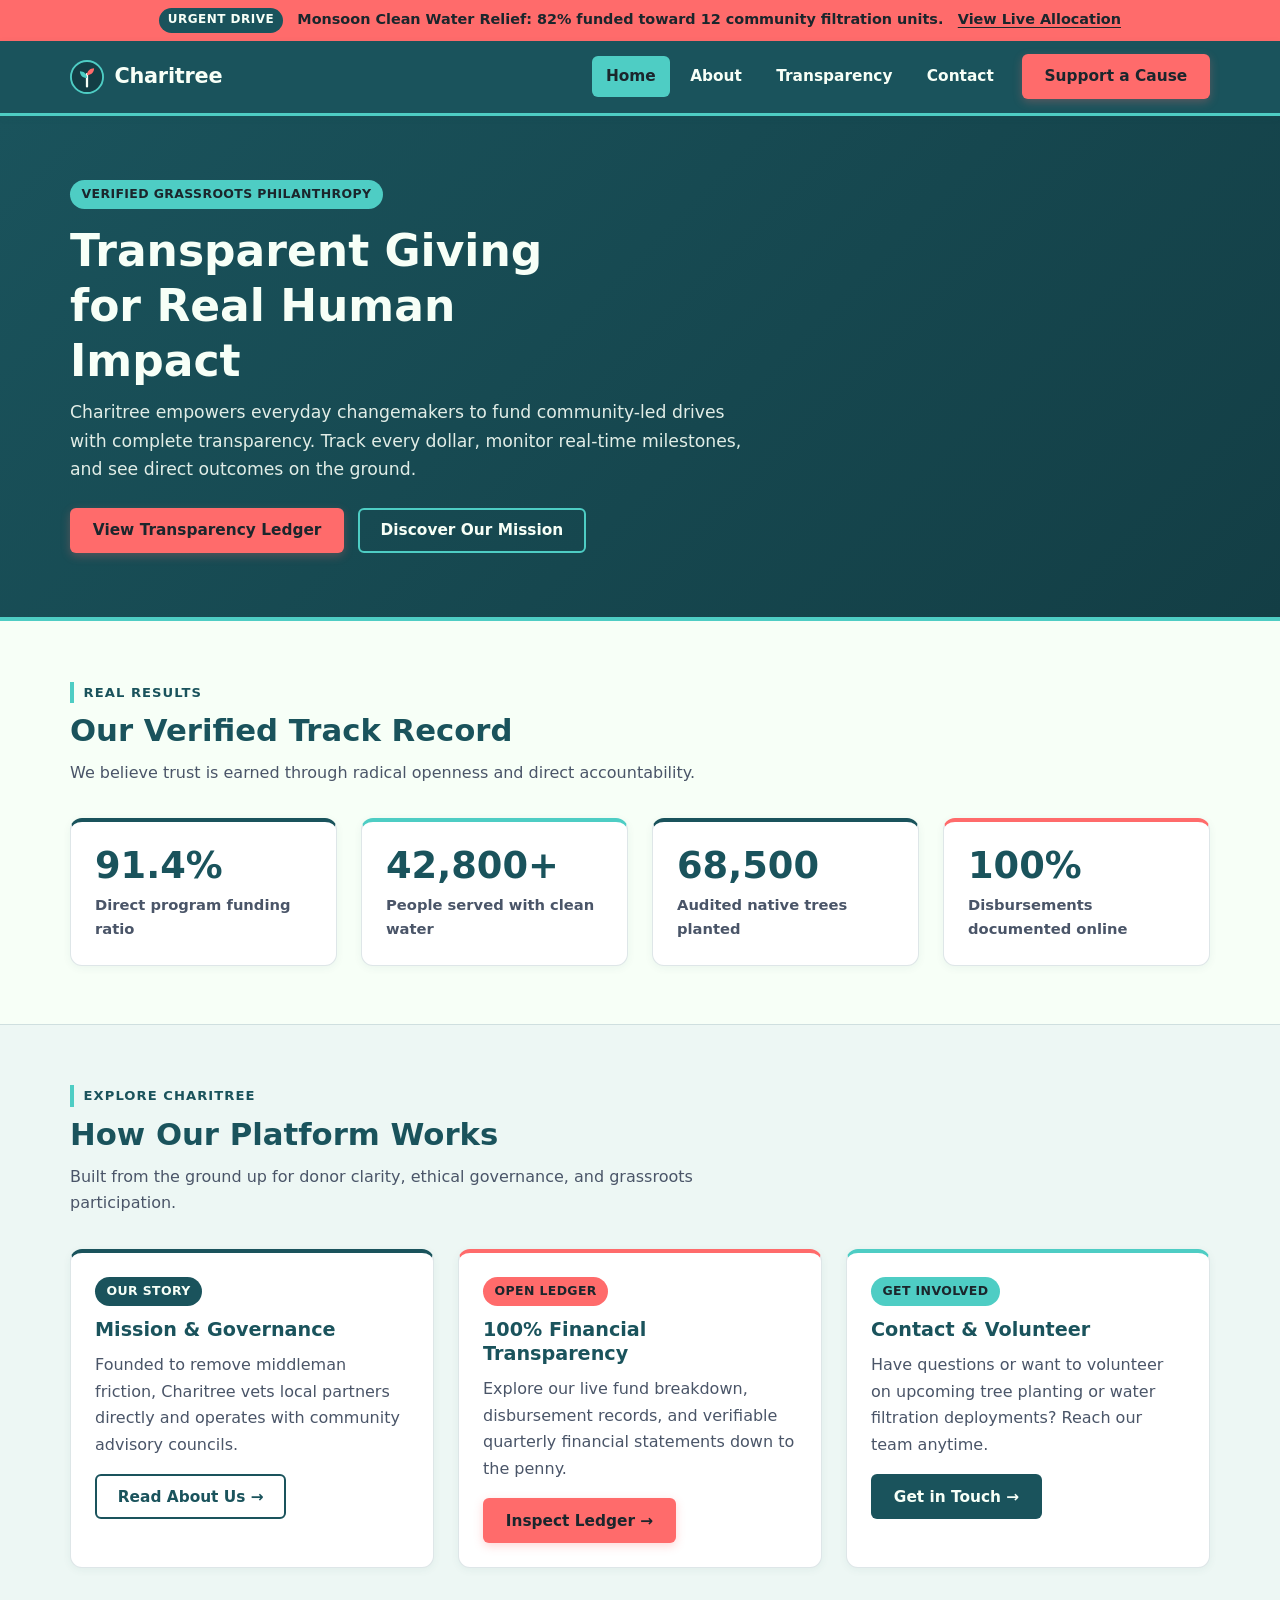
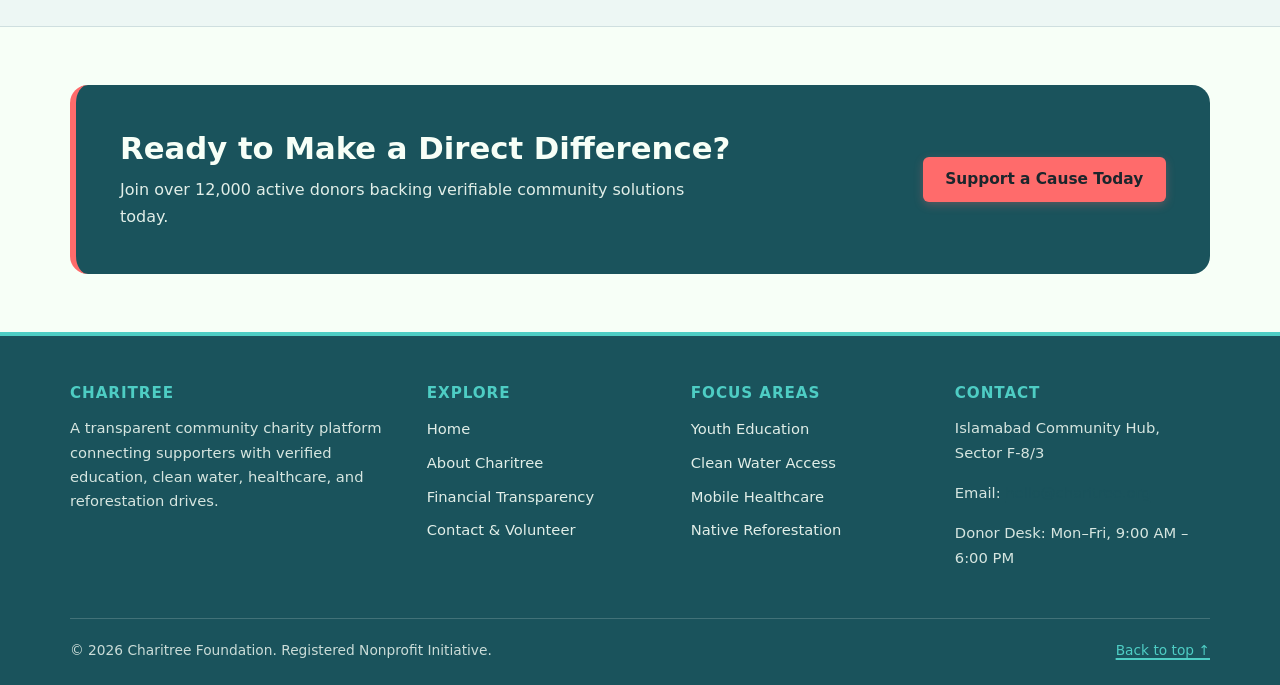
==== index.html @ 28fc65ef "Add initial Charitree pages, palette styles, and AI log for 26I-6049" ====
<!DOCTYPE html>
<html lang="en">
<head>
  <meta charset="UTF-8">
  <meta name="viewport" content="width=device-width, initial-scale=1.0">
  <meta name="description" content="Charitree - A transparent, community-driven charity platform connecting donors with verified grassroots projects in education, clean water, healthcare, and reforestation.">
  <title>Charitree | Transparent Community Giving Platform</title>
  <link rel="stylesheet" href="css/style.css">
</head>
<body>
  <a class="skip-link" href="#main-content">Skip to main content</a>

  <!-- Urgent Campaign Banner -->
  <div class="urgent-bar" role="region" aria-label="Urgent campaign alert">
    <div class="container urgent-bar__inner">
      <span class="urgent-bar__tag">Urgent Drive</span>
      <span>Monsoon Clean Water Relief: 82% funded toward 12 community filtration units.</span>
      <a href="pages/transparency.html">View Live Allocation</a>
    </div>
  </div>

  <!-- Shared Header -->
  <header class="site-header">
    <div class="container nav-container">
      <a class="brand" href="index.html" aria-label="Charitree Home">
        <svg class="brand__icon" viewBox="0 0 36 36" fill="none" aria-hidden="true">
          <circle cx="18" cy="18" r="17" fill="#133E45" stroke="#4ECDC4" stroke-width="2" />
          <path d="M18 28V15" stroke="#F7FFF7" stroke-width="2.4" stroke-linecap="round" />
          <path d="M18 19C13.5 19 10.5 16 10.5 11.8C14.7 11.8 18 14.7 18 19Z" fill="#4ECDC4" />
          <path d="M18 16C22.5 16 25.5 13 25.5 8.8C21.3 8.8 18 11.7 18 16Z" fill="#FF6B6B" />
        </svg>
        <span>Charitree</span>
      </a>

      <button
        class="nav-toggle"
        type="button"
        aria-expanded="false"
        aria-controls="primary-nav"
        aria-label="Toggle navigation menu"
      >
        <span class="nav-toggle__bars" aria-hidden="true">
          <span></span>
          <span></span>
          <span></span>
        </span>
      </button>

      <nav id="primary-nav" class="site-nav" aria-label="Primary Navigation">
        <ul class="nav-list">
          <li><a class="nav-link is-active" href="index.html" aria-current="page">Home</a></li>
          <li><a class="nav-link" href="pages/about.html">About</a></li>
          <li><a class="nav-link" href="pages/transparency.html">Transparency</a></li>
          <li><a class="nav-link" href="pages/contact.html">Contact</a></li>
          <li><a class="btn btn-cta nav-cta" href="pages/contact.html#contact-form-section">Support a Cause</a></li>
        </ul>
      </nav>
    </div>
  </header>

  <main id="main-content">
    <!-- Hero Section -->
    <section class="page-hero">
      <div class="container">
        <span class="badge badge-sage">Verified Grassroots Philanthropy</span>
        <h1>Transparent Giving for Real Human Impact</h1>
        <p class="page-hero__lead">
          Charitree empowers everyday changemakers to fund community-led drives with complete transparency. Track every dollar, monitor real-time milestones, and see direct outcomes on the ground.
        </p>
        <div class="page-hero__actions">
          <a class="btn btn-cta" href="pages/transparency.html">View Transparency Ledger</a>
          <a class="btn btn-outline-light" href="pages/about.html">Discover Our Mission</a>
        </div>
      </div>
    </section>

    <!-- Key Impact Metrics -->
    <section class="section" aria-labelledby="home-impact-heading">
      <div class="container">
        <div class="section-header">
          <span class="section-header__eyebrow">Real Results</span>
          <h2 id="home-impact-heading">Our Verified Track Record</h2>
          <p>We believe trust is earned through radical openness and direct accountability.</p>
        </div>

        <div class="grid grid-4">
          <article class="card card--teal">
            <p class="stat-value">91.4%</p>
            <p class="stat-label">Direct program funding ratio</p>
          </article>
          <article class="card card--sage">
            <p class="stat-value">42,800+</p>
            <p class="stat-label">People served with clean water</p>
          </article>
          <article class="card card--teal">
            <p class="stat-value">68,500</p>
            <p class="stat-label">Audited native trees planted</p>
          </article>
          <article class="card card--coral">
            <p class="stat-value">100%</p>
            <p class="stat-label">Disbursements documented online</p>
          </article>
        </div>
      </div>
    </section>

    <!-- Core Pillars / Fast Links -->
    <section class="section section--alt" aria-labelledby="pillars-heading">
      <div class="container">
        <div class="section-header">
          <span class="section-header__eyebrow">Explore Charitree</span>
          <h2 id="pillars-heading">How Our Platform Works</h2>
          <p>Built from the ground up for donor clarity, ethical governance, and grassroots participation.</p>
        </div>

        <div class="grid grid-3">
          <article class="card card--teal">
            <span class="badge badge-teal">Our Story</span>
            <h3 style="margin-top: 0.75rem;">Mission &amp; Governance</h3>
            <p>
              Founded to remove middleman friction, Charitree vets local partners directly and operates with community advisory councils.
            </p>
            <a class="btn btn-outline" href="pages/about.html">Read About Us &rarr;</a>
          </article>

          <article class="card card--coral">
            <span class="badge badge-coral">Open Ledger</span>
            <h3 style="margin-top: 0.75rem;">100% Financial Transparency</h3>
            <p>
              Explore our live fund breakdown, disbursement records, and verifiable quarterly financial statements down to the penny.
            </p>
            <a class="btn btn-cta" href="pages/transparency.html">Inspect Ledger &rarr;</a>
          </article>

          <article class="card card--sage">
            <span class="badge badge-sage">Get Involved</span>
            <h3 style="margin-top: 0.75rem;">Contact &amp; Volunteer</h3>
            <p>
              Have questions or want to volunteer on upcoming tree planting or water filtration deployments? Reach our team anytime.
            </p>
            <a class="btn btn-primary" href="pages/contact.html">Get in Touch &rarr;</a>
          </article>
        </div>
      </div>
    </section>

    <!-- Call to Action Banner -->
    <section class="section">
      <div class="container">
        <div class="cta-panel">
          <div>
            <h2>Ready to Make a Direct Difference?</h2>
            <p>Join over 12,000 active donors backing verifiable community solutions today.</p>
          </div>
          <a class="btn btn-cta" href="pages/contact.html#contact-form-section">Support a Cause Today</a>
        </div>
      </div>
    </section>
  </main>

  <!-- Shared Footer -->
  <footer class="site-footer">
    <div class="container">
      <div class="footer-grid">
        <div>
          <h3 class="footer-heading">Charitree</h3>
          <p>
            A transparent community charity platform connecting supporters with verified education, clean water, healthcare, and reforestation drives.
          </p>
        </div>
        <div>
          <h3 class="footer-heading">Explore</h3>
          <ul class="footer-links">
            <li><a href="index.html">Home</a></li>
            <li><a href="pages/about.html">About Charitree</a></li>
            <li><a href="pages/transparency.html">Financial Transparency</a></li>
            <li><a href="pages/contact.html">Contact &amp; Volunteer</a></li>
          </ul>
        </div>
        <div>
          <h3 class="footer-heading">Focus Areas</h3>
          <ul class="footer-links">
            <li><a href="pages/transparency.html#allocations">Youth Education</a></li>
            <li><a href="pages/transparency.html#allocations">Clean Water Access</a></li>
            <li><a href="pages/transparency.html#allocations">Mobile Healthcare</a></li>
            <li><a href="pages/transparency.html#allocations">Native Reforestation</a></li>
          </ul>
        </div>
        <div>
          <h3 class="footer-heading">Contact</h3>
          <p>Islamabad Community Hub, Sector F-8/3</p>
          <p>Email: <a href="mailto:hello@charitree.org">hello@charitree.org</a></p>
          <p>Donor Desk: Mon–Fri, 9:00 AM – 6:00 PM</p>
        </div>
      </div>

      <div class="footer-bottom">
        <span>&copy; 2026 Charitree Foundation. Registered Nonprofit Initiative.</span>
        <a href="#main-content">Back to top &uarr;</a>
      </div>
    </div>
  </footer>

  <script src="js/main.js"></script>
</body>
</html>
---- css/style.css ----
/* ==========================================================================
   Charitree Charity Platform - Main Stylesheet
   Color System:
     - Teal (#1A535C): Primary structural color
     - Soft Sage (#4ECDC4): Secondary accent, badges, progress indicators
     - Warm Coral (#FF6B6B): CTA accent, urgent alerts, active highlights
     - Off-White (#F7FFF7): Primary page background
     - Crisp White (#FFFFFF): Card surfaces
     - Dark Charcoal (#1B262C / #4A5568): High-contrast typography
   ========================================================================== */

:root {
  /* Required Brand Palette */
  --color-teal: #1A535C;
  --color-sage: #4ECDC4;
  --color-coral: #FF6B6B;
  --color-off-white: #F7FFF7;

  /* Surface & Text Tokens */
  --color-surface: #FFFFFF;
  --color-surface-muted: #EDF7F4;
  --color-text-primary: #1B262C;
  --color-text-secondary: #4A5568;
  --color-text-on-teal: #F7FFF7;
  --color-text-on-accent: #1B262C;

  /* Derived Interaction & Border Tokens */
  --color-teal-dark: #133E45;
  --color-teal-light: #246A75;
  --color-sage-soft: rgba(78, 205, 196, 0.18);
  --color-coral-hover: #FF5252;
  --color-coral-soft: rgba(255, 107, 107, 0.14);
  --color-border: rgba(26, 83, 92, 0.14);
  --color-border-strong: rgba(26, 83, 92, 0.28);

  /* Semantic Feedback Tokens */
  --color-success-bg: #E6FAF7;
  --color-success-border: #2B9E94;
  --color-error: #C53030;
  --color-error-bg: #FFF0F0;

  /* Layout & Typography */
  --font-sans: system-ui, -apple-system, "Segoe UI", Roboto, "Helvetica Neue", Arial, sans-serif;
  --container-max: 1140px;
  --radius-sm: 6px;
  --radius-md: 12px;
  --radius-lg: 18px;
  --radius-pill: 9999px;
  --shadow-sm: 0 2px 8px rgba(26, 83, 92, 0.06);
  --shadow-md: 0 10px 26px rgba(26, 83, 92, 0.09);
  --transition-fast: 180ms ease;
}

/* Base Reset & Accessibility */
*,
*::before,
*::after {
  box-sizing: border-box;
}

html {
  scroll-behavior: smooth;
  font-size: 16px;
}

body {
  margin: 0;
  font-family: var(--font-sans);
  background-color: var(--color-off-white);
  color: var(--color-text-primary);
  line-height: 1.65;
  -webkit-font-smoothing: antialiased;
  min-height: 100vh;
  display: flex;
  flex-direction: column;
}

main {
  flex: 1 0 auto;
}

img,
svg {
  display: block;
  max-width: 100%;
}

h1,
h2,
h3,
h4 {
  margin: 0 0 0.65rem;
  color: var(--color-teal);
  line-height: 1.25;
  font-weight: 700;
}

h1 {
  font-size: clamp(1.9rem, 3.6vw, 2.75rem);
}

h2 {
  font-size: clamp(1.45rem, 2.4vw, 2rem);
}

h3 {
  font-size: 1.2rem;
}

p {
  margin: 0 0 1rem;
  color: var(--color-text-secondary);
}

ul,
ol {
  margin: 0 0 1rem;
  padding-left: 1.25rem;
  color: var(--color-text-secondary);
}

a {
  color: var(--color-teal);
  text-decoration-thickness: 1.5px;
  text-underline-offset: 3px;
}

a:hover {
  color: var(--color-teal-dark);
}

:focus-visible {
  outline: 3px solid var(--color-coral);
  outline-offset: 2px;
}

.skip-link {
  position: absolute;
  left: -9999px;
  top: 0;
  background-color: var(--color-coral);
  color: var(--color-text-on-accent);
  font-weight: 700;
  padding: 0.75rem 1.25rem;
  z-index: 1000;
  border-radius: 0 0 var(--radius-sm) 0;
  text-decoration: none;
}

.skip-link:focus {
  left: 0;
}

.container {
  width: min(100% - 2rem, var(--container-max));
  margin-inline: auto;
}

.sr-only {
  position: absolute;
  width: 1px;
  height: 1px;
  padding: 0;
  margin: -1px;
  overflow: hidden;
  clip: rect(0, 0, 0, 0);
  white-space: nowrap;
  border: 0;
}

/* ==========================================================================
   Urgent Campaign Alert Bar
   ========================================================================== */
.urgent-bar {
  background-color: var(--color-coral);
  color: var(--color-text-on-accent);
  font-size: 0.9rem;
  font-weight: 600;
  padding: 0.5rem 0;
  text-align: center;
}

.urgent-bar__inner {
  display: flex;
  flex-wrap: wrap;
  align-items: center;
  justify-content: center;
  gap: 0.5rem 0.9rem;
}

.urgent-bar__tag {
  background-color: var(--color-teal);
  color: var(--color-text-on-teal);
  font-size: 0.75rem;
  font-weight: 700;
  letter-spacing: 0.04em;
  text-transform: uppercase;
  padding: 0.15rem 0.55rem;
  border-radius: var(--radius-pill);
}

.urgent-bar a {
  color: var(--color-text-primary);
  font-weight: 700;
  text-decoration: underline;
}

/* ==========================================================================
   Header & Navigation
   ========================================================================== */
.site-header {
  background-color: var(--color-teal);
  color: var(--color-text-on-teal);
  border-bottom: 3px solid var(--color-sage);
  position: sticky;
  top: 0;
  z-index: 100;
  box-shadow: var(--shadow-sm);
}

.nav-container {
  display: flex;
  align-items: center;
  justify-content: space-between;
  gap: 1rem;
  min-height: 72px;
  position: relative;
}

.brand {
  display: inline-flex;
  align-items: center;
  gap: 0.65rem;
  color: var(--color-text-on-teal);
  text-decoration: none;
  font-weight: 800;
  font-size: 1.3rem;
  letter-spacing: -0.01em;
}

.brand:hover {
  color: var(--color-sage);
}

.brand__icon {
  width: 34px;
  height: 34px;
  flex-shrink: 0;
}

.nav-toggle {
  display: none;
  align-items: center;
  justify-content: center;
  width: 44px;
  height: 44px;
  background-color: var(--color-teal-light);
  color: var(--color-text-on-teal);
  border: 1px solid rgba(247, 255, 247, 0.25);
  border-radius: var(--radius-sm);
  cursor: pointer;
  transition: background-color var(--transition-fast);
}

.nav-toggle:hover {
  background-color: var(--color-teal-dark);
}

.nav-toggle__bars {
  display: flex;
  flex-direction: column;
  gap: 5px;
  width: 20px;
}

.nav-toggle__bars span {
  display: block;
  height: 2px;
  width: 100%;
  background-color: var(--color-off-white);
  border-radius: 2px;
  transition: transform var(--transition-fast), opacity var(--transition-fast);
}

.nav-toggle[aria-expanded="true"] .nav-toggle__bars span:nth-child(1) {
  transform: translateY(7px) rotate(45deg);
}

.nav-toggle[aria-expanded="true"] .nav-toggle__bars span:nth-child(2) {
  opacity: 0;
}

.nav-toggle[aria-expanded="true"] .nav-toggle__bars span:nth-child(3) {
  transform: translateY(-7px) rotate(-45deg);
}

.site-nav {
  display: flex;
  align-items: center;
}

.nav-list {
  display: flex;
  align-items: center;
  gap: 0.35rem;
  list-style: none;
  margin: 0;
  padding: 0;
}

.nav-link {
  display: inline-block;
  color: var(--color-text-on-teal);
  text-decoration: none;
  font-weight: 600;
  font-size: 0.96rem;
  padding: 0.5rem 0.9rem;
  border-radius: var(--radius-sm);
  transition: background-color var(--transition-fast), color var(--transition-fast);
}

.nav-link:hover {
  background-color: rgba(78, 205, 196, 0.16);
  color: var(--color-off-white);
}

.nav-link.is-active,
.nav-link[aria-current="page"] {
  background-color: var(--color-sage);
  color: var(--color-text-on-accent);
  font-weight: 700;
}

.nav-cta {
  margin-left: 0.5rem;
}

/* ==========================================================================
   Buttons & Badges
   ========================================================================== */
.btn {
  display: inline-flex;
  align-items: center;
  justify-content: center;
  gap: 0.45rem;
  font-family: inherit;
  font-size: 0.96rem;
  font-weight: 700;
  line-height: 1.2;
  padding: 0.72rem 1.3rem;
  border-radius: var(--radius-sm);
  border: 2px solid transparent;
  text-decoration: none;
  cursor: pointer;
  transition: transform var(--transition-fast), background-color var(--transition-fast), box-shadow var(--transition-fast);
}

.btn:active {
  transform: translateY(1px);
}

.btn-cta {
  background-color: var(--color-coral);
  color: var(--color-text-on-accent);
  box-shadow: 0 3px 10px rgba(255, 107, 107, 0.28);
}

.btn-cta:hover {
  background-color: var(--color-coral-hover);
  color: var(--color-text-on-accent);
}

.btn-primary {
  background-color: var(--color-teal);
  color: var(--color-text-on-teal);
}

.btn-primary:hover {
  background-color: var(--color-teal-dark);
  color: var(--color-text-on-teal);
}

.btn-outline {
  background-color: transparent;
  color: var(--color-teal);
  border-color: var(--color-teal);
}

.btn-outline:hover {
  background-color: var(--color-teal);
  color: var(--color-text-on-teal);
}

.btn-outline-light {
  background-color: transparent;
  color: var(--color-off-white);
  border-color: var(--color-sage);
}

.btn-outline-light:hover {
  background-color: var(--color-sage);
  color: var(--color-text-on-accent);
}

.badge {
  display: inline-flex;
  align-items: center;
  gap: 0.35rem;
  font-size: 0.78rem;
  font-weight: 700;
  letter-spacing: 0.03em;
  text-transform: uppercase;
  padding: 0.28rem 0.72rem;
  border-radius: var(--radius-pill);
}

.badge-sage {
  background-color: var(--color-sage);
  color: var(--color-text-on-accent);
}

.badge-coral {
  background-color: var(--color-coral);
  color: var(--color-text-on-accent);
}

.badge-teal {
  background-color: var(--color-teal);
  color: var(--color-text-on-teal);
}

.badge-soft {
  background-color: var(--color-sage-soft);
  color: var(--color-teal);
}

/* ==========================================================================
   Page Hero & Sections
   ========================================================================== */
.page-hero {
  background: linear-gradient(135deg, var(--color-teal) 0%, var(--color-teal-dark) 100%);
  color: var(--color-text-on-teal);
  padding: clamp(2.5rem, 5vw, 4rem) 0;
  border-bottom: 4px solid var(--color-sage);
}

.page-hero h1 {
  color: var(--color-off-white);
  margin-top: 0.85rem;
  max-width: 18ch;
}

.page-hero__lead {
  color: rgba(247, 255, 247, 0.9);
  font-size: 1.08rem;
  max-width: 62ch;
  margin-bottom: 1.5rem;
}

.page-hero__actions {
  display: flex;
  flex-wrap: wrap;
  gap: 0.85rem;
}

.section {
  padding: clamp(2.4rem, 4.5vw, 3.75rem) 0;
}

.section--alt {
  background-color: var(--color-surface-muted);
  border-block: 1px solid var(--color-border);
}

.section-header {
  max-width: 68ch;
  margin-bottom: 2rem;
}

.section-header__eyebrow {
  display: inline-block;
  color: var(--color-teal);
  font-size: 0.82rem;
  font-weight: 800;
  text-transform: uppercase;
  letter-spacing: 0.08em;
  border-left: 4px solid var(--color-sage);
  padding-left: 0.6rem;
  margin-bottom: 0.5rem;
}

/* ==========================================================================
   Grids & Cards
   ========================================================================== */
.grid {
  display: grid;
  gap: 1.5rem;
}

.grid-2 {
  grid-template-columns: repeat(2, minmax(0, 1fr));
}

.grid-3 {
  grid-template-columns: repeat(3, minmax(0, 1fr));
}

.grid-4 {
  grid-template-columns: repeat(4, minmax(0, 1fr));
}

.card {
  background-color: var(--color-surface);
  border: 1px solid var(--color-border);
  border-radius: var(--radius-md);
  padding: 1.5rem;
  box-shadow: var(--shadow-sm);
  transition: transform var(--transition-fast), box-shadow var(--transition-fast);
}

.card:hover {
  transform: translateY(-2px);
  box-shadow: var(--shadow-md);
}

.card--sage {
  border-top: 4px solid var(--color-sage);
}

.card--teal {
  border-top: 4px solid var(--color-teal);
}

.card--coral {
  border-top: 4px solid var(--color-coral);
}

.card__meta {
  display: flex;
  align-items: center;
  justify-content: space-between;
  gap: 0.75rem;
  margin-bottom: 0.85rem;
}

.stat-value {
  font-size: clamp(1.75rem, 3vw, 2.3rem);
  font-weight: 800;
  color: var(--color-teal);
  line-height: 1.1;
  margin-bottom: 0.35rem;
}

.stat-label {
  font-size: 0.92rem;
  font-weight: 600;
  color: var(--color-text-secondary);
  margin: 0;
}

/* ==========================================================================
   About Page Components (Mission, Timeline, Team)
   ========================================================================== */
.story-split {
  display: grid;
  grid-template-columns: 1.25fr 1fr;
  gap: 2rem;
  align-items: start;
}

.highlight-box {
  background-color: var(--color-teal);
  color: var(--color-text-on-teal);
  border-radius: var(--radius-md);
  padding: 1.75rem;
  border-left: 6px solid var(--color-sage);
}

.highlight-box h3 {
  color: var(--color-sage);
}

.highlight-box p,
.highlight-box li {
  color: rgba(247, 255, 247, 0.92);
}

.milestone-list {
  list-style: none;
  padding: 0;
  margin: 0;
  display: grid;
  gap: 1rem;
}

.milestone-item {
  background-color: var(--color-surface);
  border: 1px solid var(--color-border);
  border-left: 4px solid var(--color-sage);
  border-radius: var(--radius-sm);
  padding: 1.1rem 1.25rem;
}

.milestone-item__year {
  display: inline-block;
  font-size: 0.82rem;
  font-weight: 800;
  color: var(--color-teal);
  background-color: var(--color-sage-soft);
  padding: 0.15rem 0.55rem;
  border-radius: var(--radius-pill);
  margin-bottom: 0.35rem;
}

.team-avatar {
  width: 52px;
  height: 52px;
  border-radius: 50%;
  background-color: var(--color-teal);
  color: var(--color-off-white);
  font-weight: 800;
  font-size: 1.05rem;
  display: grid;
  place-items: center;
  border: 3px solid var(--color-sage);
  margin-bottom: 0.9rem;
}

.role-label {
  font-size: 0.88rem;
  font-weight: 700;
  color: var(--color-teal);
  margin-bottom: 0.5rem;
}

/* ==========================================================================
   Transparency Page Components (Filters, Progress Bars, Ledger Table)
   ========================================================================== */
.filter-toolbar {
  display: flex;
  flex-wrap: wrap;
  align-items: center;
  justify-content: space-between;
  gap: 1rem;
  margin-bottom: 1.5rem;
}

.filter-tabs {
  display: flex;
  flex-wrap: wrap;
  gap: 0.5rem;
}

.filter-tab {
  appearance: none;
  background-color: var(--color-surface);
  color: var(--color-teal);
  border: 1.5px solid var(--color-border-strong);
  border-radius: var(--radius-pill);
  padding: 0.5rem 1rem;
  font-family: inherit;
  font-size: 0.9rem;
  font-weight: 700;
  cursor: pointer;
  transition: background-color var(--transition-fast), color var(--transition-fast), border-color var(--transition-fast);
}

.filter-tab:hover {
  border-color: var(--color-teal);
  background-color: var(--color-sage-soft);
}

.filter-tab.is-active,
.filter-tab[aria-selected="true"] {
  background-color: var(--color-coral);
  color: var(--color-text-on-accent);
  border-color: var(--color-coral);
}

.filter-status {
  font-size: 0.92rem;
  font-weight: 600;
  color: var(--color-text-secondary);
  margin: 0;
}

.allocation-card[hidden],
.ledger-row[hidden] {
  display: none;
}

.progress-row {
  margin-top: 0.85rem;
}

.progress-labels {
  display: flex;
  justify-content: space-between;
  font-size: 0.85rem;
  font-weight: 700;
  color: var(--color-text-primary);
  margin-bottom: 0.35rem;
}

.progress-track {
  width: 100%;
  height: 11px;
  background-color: var(--color-surface-muted);
  border-radius: var(--radius-pill);
  overflow: hidden;
  border: 1px solid var(--color-border);
}

.progress-fill {
  height: 100%;
  background-color: var(--color-sage);
  border-radius: var(--radius-pill);
  transition: width 350ms ease;
}

.progress-fill--urgent {
  background-color: var(--color-coral);
}

.table-wrapper {
  background-color: var(--color-surface);
  border: 1px solid var(--color-border);
  border-radius: var(--radius-md);
  box-shadow: var(--shadow-sm);
  overflow-x: auto;
}

.ledger-table {
  width: 100%;
  border-collapse: collapse;
  min-width: 640px;
  text-align: left;
}

.ledger-table th {
  background-color: var(--color-teal);
  color: var(--color-text-on-teal);
  font-size: 0.85rem;
  font-weight: 700;
  text-transform: uppercase;
  letter-spacing: 0.04em;
  padding: 0.9rem 1rem;
}

.ledger-table td {
  padding: 0.9rem 1rem;
  border-bottom: 1px solid var(--color-border);
  color: var(--color-text-primary);
  font-size: 0.94rem;
  vertical-align: middle;
}

.ledger-table tbody tr:hover {
  background-color: var(--color-off-white);
}

.ledger-table tbody tr:last-child td {
  border-bottom: none;
}

.amount-cell {
  font-weight: 700;
  color: var(--color-teal);
  white-space: nowrap;
}

/* ==========================================================================
   Contact Page Components (Form, Validation States, Info Cards)
   ========================================================================== */
.contact-layout {
  display: grid;
  grid-template-columns: 1.35fr 1fr;
  gap: 2rem;
  align-items: start;
}

.contact-form {
  display: grid;
  gap: 1.15rem;
}

.form-row {
  display: grid;
  grid-template-columns: repeat(2, minmax(0, 1fr));
  gap: 1rem;
}

.form-group {
  display: flex;
  flex-direction: column;
  gap: 0.35rem;
}

.form-label {
  font-weight: 700;
  font-size: 0.92rem;
  color: var(--color-text-primary);
}

.form-label span[aria-hidden="true"] {
  color: var(--color-error);
}

.form-control {
  width: 100%;
  font-family: inherit;
  font-size: 0.96rem;
  color: var(--color-text-primary);
  background-color: var(--color-surface);
  border: 1.5px solid var(--color-border-strong);
  border-radius: var(--radius-sm);
  padding: 0.7rem 0.85rem;
  transition: border-color var(--transition-fast), box-shadow var(--transition-fast);
}

.form-control:focus {
  outline: none;
  border-color: var(--color-teal);
  box-shadow: 0 0 0 3px var(--color-sage-soft);
}

.form-control.is-invalid {
  border-color: var(--color-error);
  background-color: var(--color-error-bg);
}

.form-control.is-valid {
  border-color: var(--color-success-border);
}

.field-hint {
  font-size: 0.82rem;
  color: var(--color-text-secondary);
}

.field-error {
  font-size: 0.84rem;
  font-weight: 600;
  color: var(--color-error);
  min-height: 1.15em;
}

.checkbox-group {
  display: flex;
  align-items: flex-start;
  gap: 0.65rem;
}

.checkbox-group input[type="checkbox"] {
  width: 18px;
  height: 18px;
  margin-top: 0.2rem;
  accent-color: var(--color-teal);
  flex-shrink: 0;
}

.form-feedback {
  border-radius: var(--radius-sm);
  padding: 0.95rem 1.1rem;
  font-weight: 600;
  font-size: 0.95rem;
  border-left: 5px solid transparent;
}

.form-feedback.is-success {
  background-color: var(--color-success-bg);
  border-color: var(--color-success-border);
  color: var(--color-text-primary);
}

.form-feedback.is-error {
  background-color: var(--color-error-bg);
  border-color: var(--color-error);
  color: var(--color-error);
}

.contact-detail-list {
  list-style: none;
  padding: 0;
  margin: 0;
  display: grid;
  gap: 0.9rem;
}

.contact-detail-list li {
  padding-bottom: 0.85rem;
  border-bottom: 1px solid var(--color-border);
}

.contact-detail-list li:last-child {
  padding-bottom: 0;
  border-bottom: none;
}

.contact-detail-list strong {
  display: block;
  color: var(--color-teal);
  font-size: 0.88rem;
  text-transform: uppercase;
  letter-spacing: 0.04em;
}

/* ==========================================================================
   CTA Banner & Shared Footer
   ========================================================================== */
.cta-panel {
  background-color: var(--color-teal);
  color: var(--color-text-on-teal);
  border-radius: var(--radius-lg);
  padding: clamp(1.75rem, 4vw, 2.75rem);
  display: flex;
  flex-wrap: wrap;
  align-items: center;
  justify-content: space-between;
  gap: 1.5rem;
  border-left: 6px solid var(--color-coral);
}

.cta-panel h2 {
  color: var(--color-off-white);
}

.cta-panel p {
  color: rgba(247, 255, 247, 0.9);
  margin: 0;
  max-width: 56ch;
}

.site-footer {
  background-color: var(--color-teal);
  color: var(--color-text-on-teal);
  border-top: 4px solid var(--color-sage);
  padding: 3rem 0 1.5rem;
  margin-top: auto;
}

.footer-grid {
  display: grid;
  grid-template-columns: 1.4fr 1fr 1fr 1.1fr;
  gap: 2rem;
  padding-bottom: 2rem;
  border-bottom: 1px solid rgba(247, 255, 247, 0.18);
}

.footer-heading {
  color: var(--color-sage);
  font-size: 0.95rem;
  text-transform: uppercase;
  letter-spacing: 0.06em;
  margin-bottom: 0.85rem;
}

.site-footer p {
  color: rgba(247, 255, 247, 0.85);
  font-size: 0.92rem;
}

.footer-links {
  list-style: none;
  padding: 0;
  margin: 0;
  display: grid;
  gap: 0.45rem;
}

.footer-links a {
  color: rgba(247, 255, 247, 0.9);
  text-decoration: none;
  font-size: 0.92rem;
}

.footer-links a:hover {
  color: var(--color-sage);
  text-decoration: underline;
}

.footer-bottom {
  display: flex;
  flex-wrap: wrap;
  align-items: center;
  justify-content: space-between;
  gap: 0.75rem;
  padding-top: 1.25rem;
  font-size: 0.86rem;
  color: rgba(247, 255, 247, 0.8);
}

.footer-bottom a {
  color: var(--color-sage);
}

/* ==========================================================================
   Responsive Breakpoints
   ========================================================================== */
@media (max-width: 960px) {
  .grid-4 {
    grid-template-columns: repeat(2, minmax(0, 1fr));
  }

  .grid-3 {
    grid-template-columns: repeat(2, minmax(0, 1fr));
  }

  .story-split,
  .contact-layout {
    grid-template-columns: 1fr;
  }

  .footer-grid {
    grid-template-columns: repeat(2, minmax(0, 1fr));
  }
}

@media (max-width: 768px) {
  .nav-toggle {
    display: inline-flex;
  }

  .site-nav {
    position: absolute;
    top: 100%;
    left: -1rem;
    right: -1rem;
    background-color: var(--color-teal-dark);
    border-top: 1px solid rgba(247, 255, 247, 0.16);
    border-bottom: 3px solid var(--color-sage);
    padding: 1rem;
    display: none;
    box-shadow: var(--shadow-md);
  }

  .site-nav.is-open {
    display: block;
  }

  .nav-list {
    flex-direction: column;
    align-items: stretch;
    gap: 0.4rem;
  }

  .nav-link {
    width: 100%;
    padding: 0.7rem 0.9rem;
  }

  .nav-cta {
    margin-left: 0;
    margin-top: 0.35rem;
    width: 100%;
  }

  .grid-2,
  .grid-3,
  .grid-4,
  .form-row,
  .footer-grid {
    grid-template-columns: 1fr;
  }
}
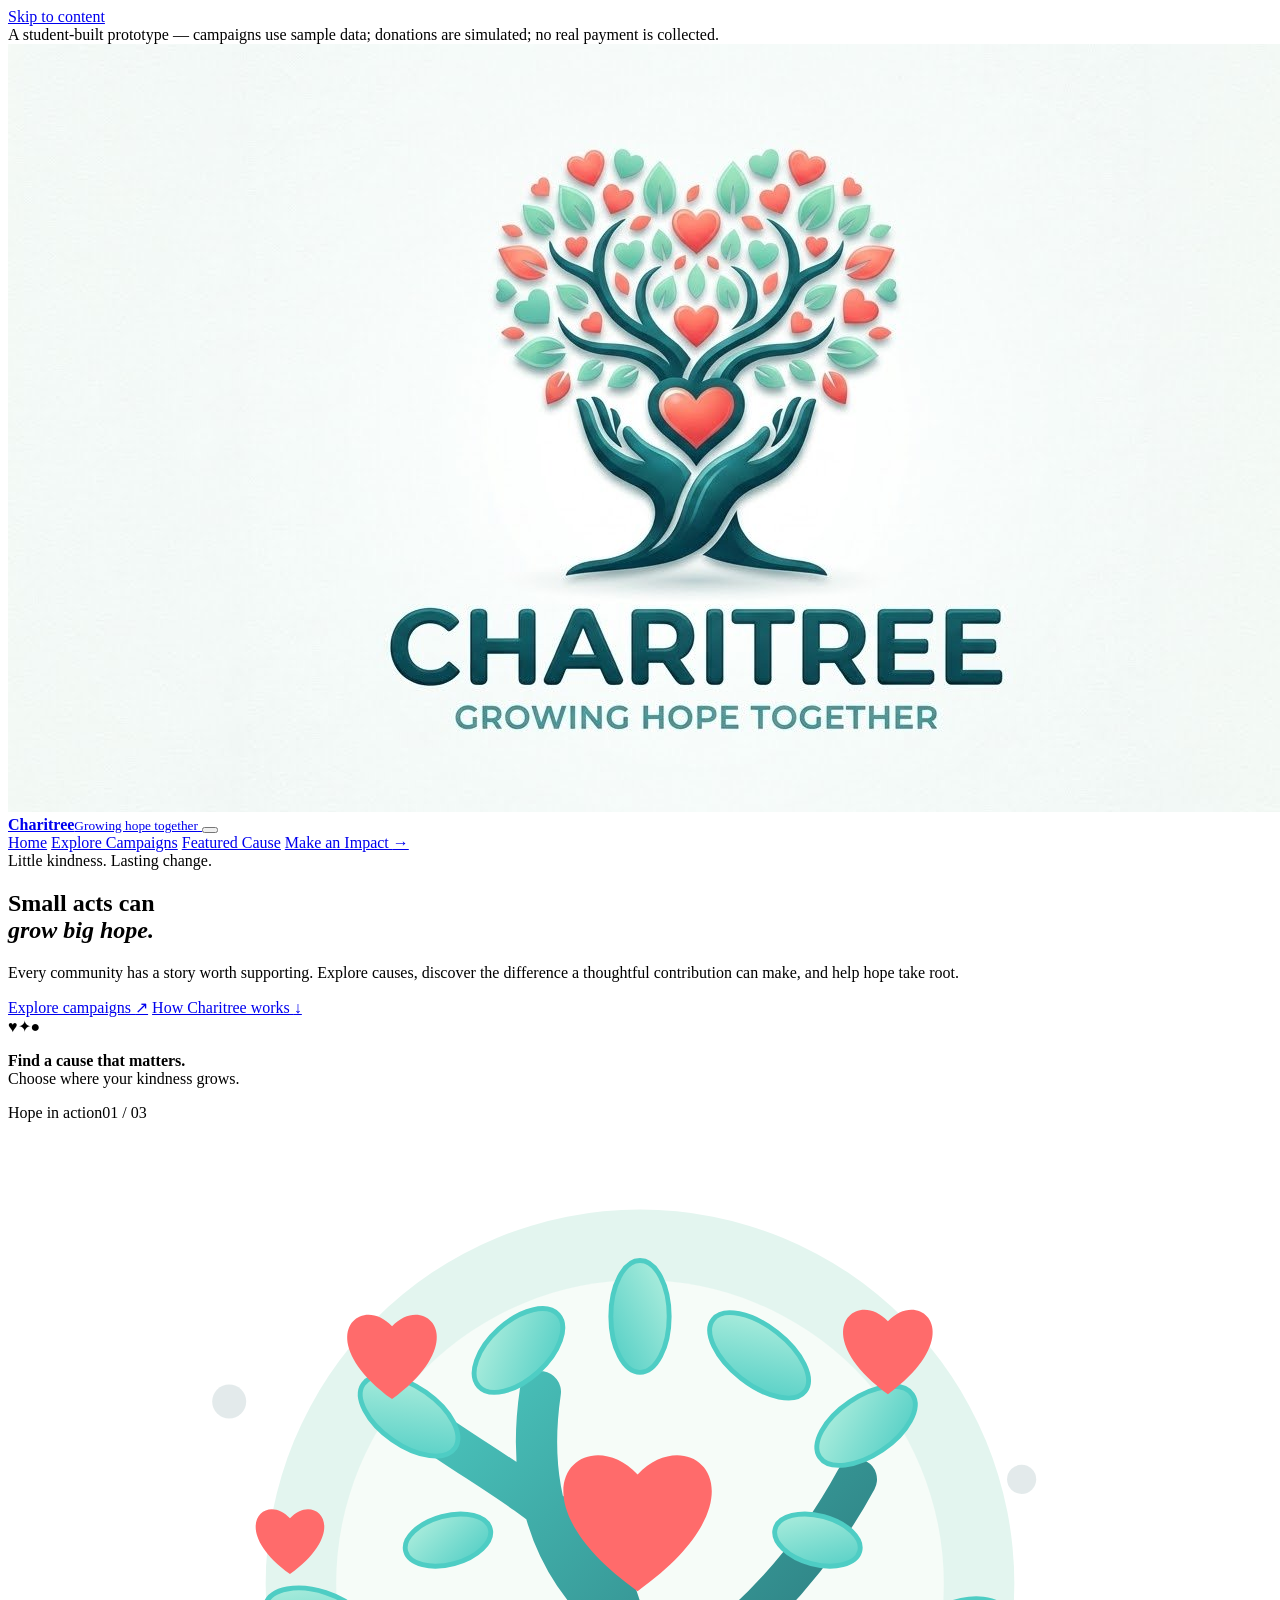
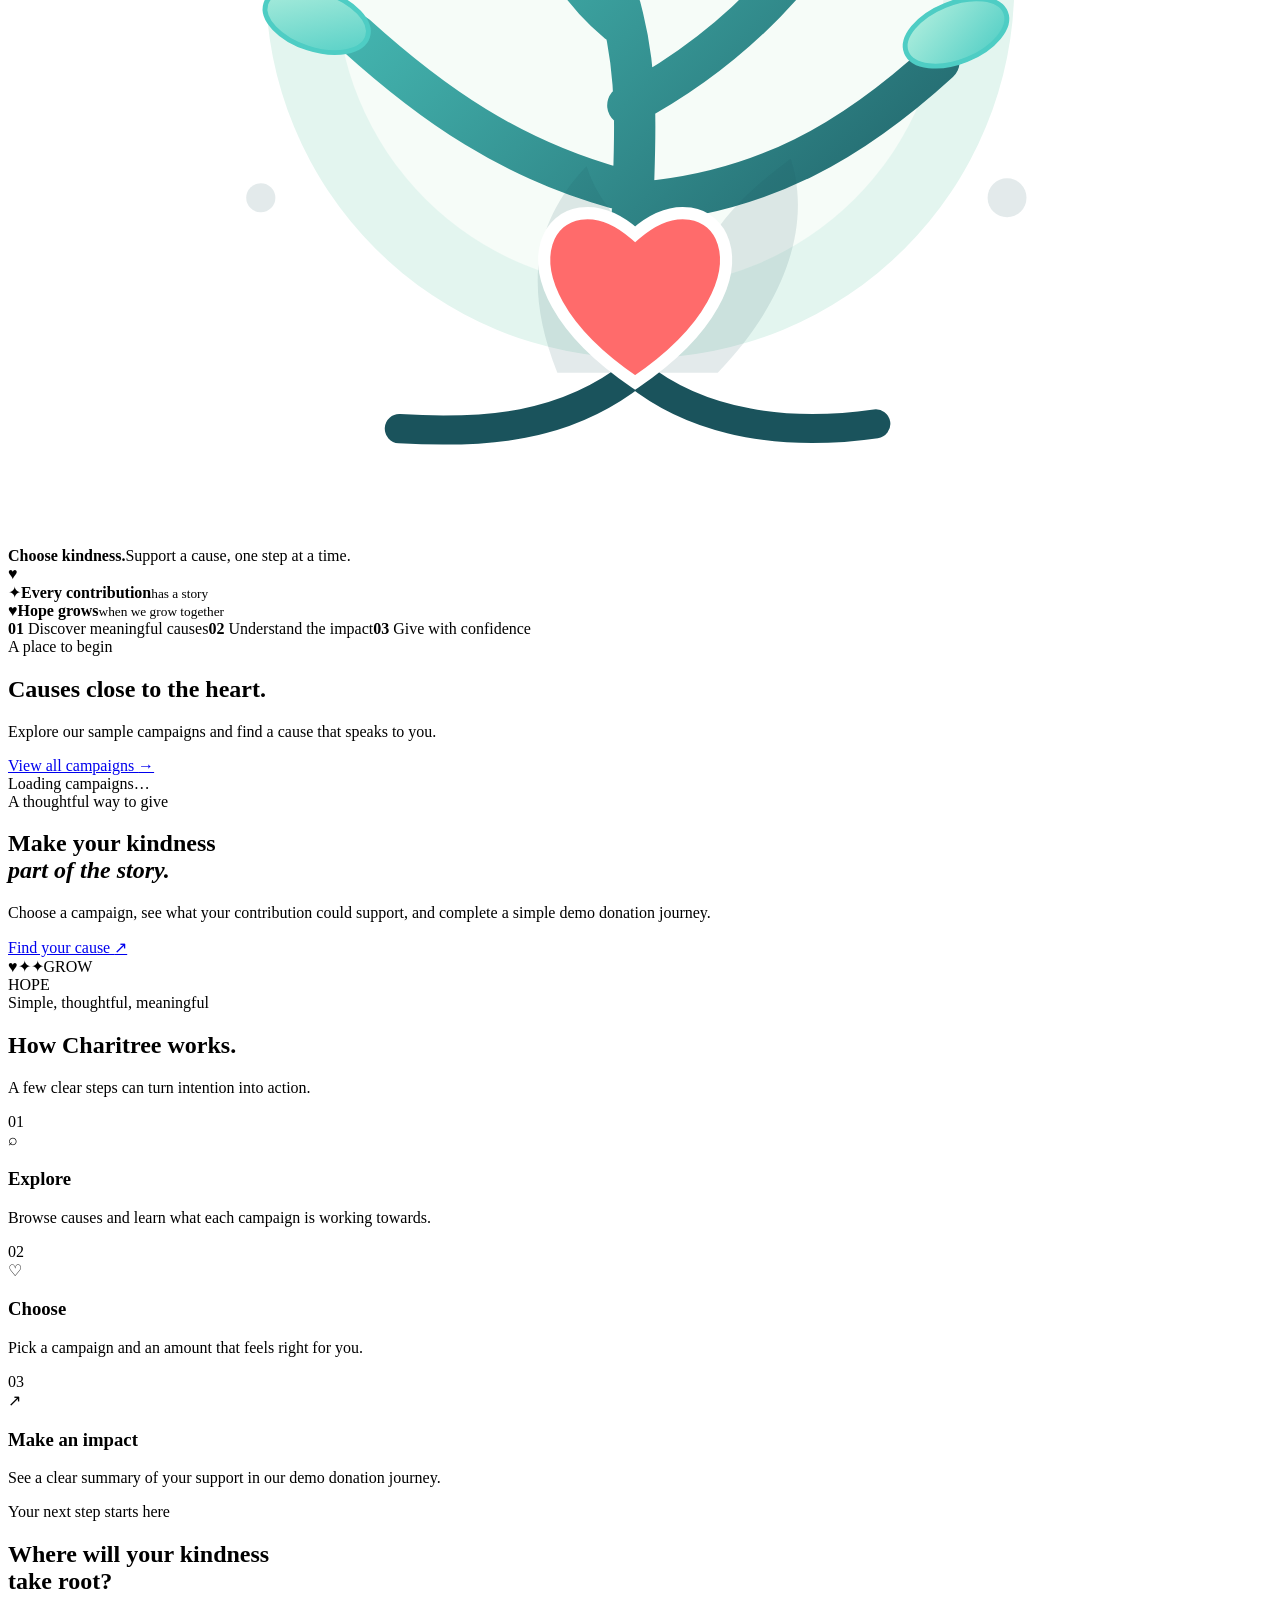
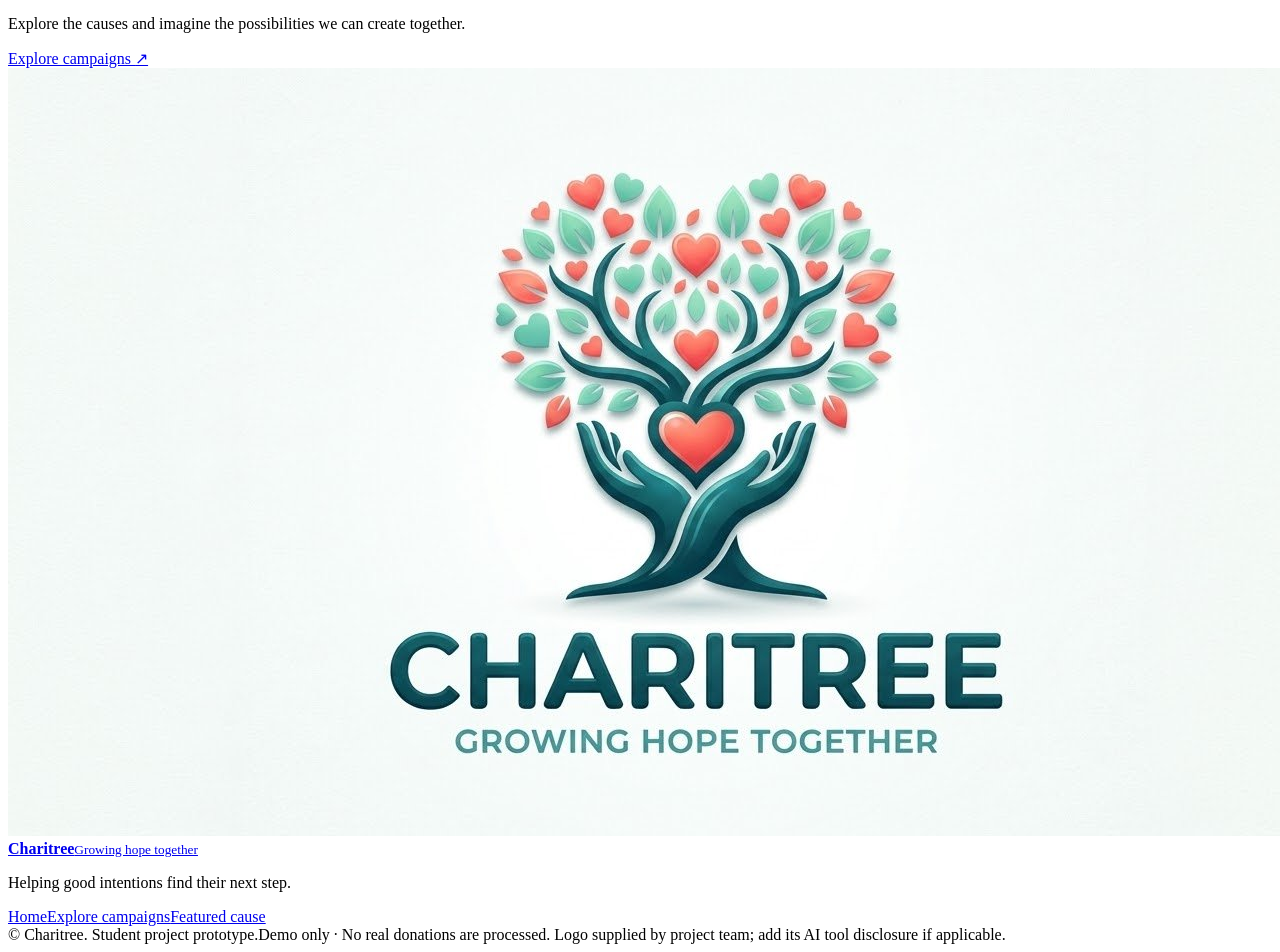
==== commit 8bd998d2: "Add files via upload" ====
--- a/index.html
+++ b/index.html
@@ -1,206 +1,97 @@
-<!DOCTYPE html>
+<!doctype html>
 <html lang="en">
 <head>
-  <meta charset="UTF-8">
-  <meta name="viewport" content="width=device-width, initial-scale=1.0">
-  <meta name="description" content="Charitree - A transparent, community-driven charity platform connecting donors with verified grassroots projects in education, clean water, healthcare, and reforestation.">
-  <title>Charitree | Transparent Community Giving Platform</title>
-  <link rel="stylesheet" href="css/style.css">
+  <meta charset="utf-8">
+  <meta name="viewport" content="width=device-width, initial-scale=1">
+  <meta name="theme-color" content="#1A535C">
+  <meta name="description" content="Discover meaningful causes and explore how your support can help communities grow with Charitree.">
+  <title>Charitree | Growing Hope Together</title>
+  <link rel="icon" href="images/charitree-logo.jpg" type="image/jpeg">
+  <link rel="stylesheet" href="css/styles.css">
+  <script defer src="js/data.js"></script>
+  <script defer src="js/app.js"></script>
 </head>
-<body>
-  <a class="skip-link" href="#main-content">Skip to main content</a>
-
-  <!-- Urgent Campaign Banner -->
-  <div class="urgent-bar" role="region" aria-label="Urgent campaign alert">
-    <div class="container urgent-bar__inner">
-      <span class="urgent-bar__tag">Urgent Drive</span>
-      <span>Monsoon Clean Water Relief: 82% funded toward 12 community filtration units.</span>
-      <a href="pages/transparency.html">View Live Allocation</a>
-    </div>
-  </div>
-
-  <!-- Shared Header -->
+<body data-page="home">
+  <a class="skip-link" href="#main">Skip to content</a>
+  <div class="announcement"><span class="announcement__dot"></span> A student-built prototype — campaigns use sample data; donations are simulated; no real payment is collected.</div>
   <header class="site-header">
-    <div class="container nav-container">
-      <a class="brand" href="index.html" aria-label="Charitree Home">
-        <svg class="brand__icon" viewBox="0 0 36 36" fill="none" aria-hidden="true">
-          <circle cx="18" cy="18" r="17" fill="#133E45" stroke="#4ECDC4" stroke-width="2" />
-          <path d="M18 28V15" stroke="#F7FFF7" stroke-width="2.4" stroke-linecap="round" />
-          <path d="M18 19C13.5 19 10.5 16 10.5 11.8C14.7 11.8 18 14.7 18 19Z" fill="#4ECDC4" />
-          <path d="M18 16C22.5 16 25.5 13 25.5 8.8C21.3 8.8 18 11.7 18 16Z" fill="#FF6B6B" />
-        </svg>
-        <span>Charitree</span>
+    <div class="container header-inner">
+      <a class="brand" href="index.html" aria-label="Charitree home">
+        <img src="images/charitree-logo.jpg" alt="Charitree tree and heart logo" class="brand__logo">
+        <span class="brand__text"><strong>Charitree</strong><small>Growing hope together</small></span>
       </a>
-
-      <button
-        class="nav-toggle"
-        type="button"
-        aria-expanded="false"
-        aria-controls="primary-nav"
-        aria-label="Toggle navigation menu"
-      >
-        <span class="nav-toggle__bars" aria-hidden="true">
-          <span></span>
-          <span></span>
-          <span></span>
-        </span>
-      </button>
-
-      <nav id="primary-nav" class="site-nav" aria-label="Primary Navigation">
-        <ul class="nav-list">
-          <li><a class="nav-link is-active" href="index.html" aria-current="page">Home</a></li>
-          <li><a class="nav-link" href="pages/about.html">About</a></li>
-          <li><a class="nav-link" href="pages/transparency.html">Transparency</a></li>
-          <li><a class="nav-link" href="pages/contact.html">Contact</a></li>
-          <li><a class="btn btn-cta nav-cta" href="pages/contact.html#contact-form-section">Support a Cause</a></li>
-        </ul>
+      <button class="menu-toggle" type="button" aria-label="Open navigation menu" aria-expanded="false" aria-controls="primary-nav"><span></span><span></span><span></span></button>
+      <nav class="primary-nav" id="primary-nav" aria-label="Main navigation">
+        <a class="nav-link is-active" href="index.html" aria-current="page">Home</a>
+        <a class="nav-link" href="pages/explore-campaigns.html">Explore Campaigns</a>
+        <a class="nav-link" href="pages/campaign-details.html?id=education">Featured Cause</a>
+        <a class="button button--small button--coral nav-cta" href="pages/explore-campaigns.html">Make an Impact <span aria-hidden="true">→</span></a>
       </nav>
     </div>
   </header>
 
-  <main id="main-content">
-    <!-- Hero Section -->
-    <section class="page-hero">
-      <div class="container">
-        <span class="badge badge-sage">Verified Grassroots Philanthropy</span>
-        <h1>Transparent Giving for Real Human Impact</h1>
-        <p class="page-hero__lead">
-          Charitree empowers everyday changemakers to fund community-led drives with complete transparency. Track every dollar, monitor real-time milestones, and see direct outcomes on the ground.
-        </p>
-        <div class="page-hero__actions">
-          <a class="btn btn-cta" href="pages/transparency.html">View Transparency Ledger</a>
-          <a class="btn btn-outline-light" href="pages/about.html">Discover Our Mission</a>
+  <main id="main">
+    <section class="hero hero--home">
+      <div class="container hero-grid">
+        <div class="hero-copy">
+          <span class="eyebrow"><span class="eyebrow__line"></span> Little kindness. Lasting change.</span>
+          <h1>Small acts can<br><em>grow big hope.</em></h1>
+          <p class="hero-lead">Every community has a story worth supporting. Explore causes, discover the difference a thoughtful contribution can make, and help hope take root.</p>
+          <div class="hero-actions">
+            <a class="button button--primary" href="pages/explore-campaigns.html">Explore campaigns <span aria-hidden="true">↗</span></a>
+            <a class="text-link" href="#how-it-works">How Charitree works <span aria-hidden="true">↓</span></a>
+          </div>
+          <div class="hero-proof"><div class="avatar-stack" aria-hidden="true"><span>♥</span><span>✦</span><span>●</span></div><p><strong>Find a cause that matters.</strong><br><span>Choose where your kindness grows.</span></p></div>
+        </div>
+        <div class="hero-art-wrap">
+          <div class="hero-art-card">
+            <div class="hero-art-top"><span class="pill pill--sage">Hope in action</span><span class="tiny-label">01 / 03</span></div>
+            <div class="hero-illustration" aria-label="Illustration of a growing tree with leaves and hearts" role="img">
+              <svg viewBox="0 0 520 420" xmlns="http://www.w3.org/2000/svg" aria-hidden="true">
+                <defs><linearGradient id="trunk" x1="0" y1="0" x2="1" y2="1"><stop stop-color="#4ECDC4"/><stop offset="1" stop-color="#1A535C"/></linearGradient><linearGradient id="leaf" x1="0" y1="0" x2="1" y2="1"><stop stop-color="#B5F0DF"/><stop offset="1" stop-color="#4ECDC4"/></linearGradient></defs>
+                <circle cx="260" cy="190" r="154" fill="#E3F5EF"/><circle cx="260" cy="190" r="125" fill="#F6FCF8"/>
+                <path d="M258 349 C252 290 264 249 253 204 C245 167 207 150 173 126 M255 240 C300 216 330 182 349 147 M251 206 C220 180 214 145 219 111 M259 280 C311 276 348 254 383 222 M250 274 C207 262 175 240 143 211" fill="none" stroke="url(#trunk)" stroke-width="17" stroke-linecap="round"/>
+                <path d="M258 350 C229 373 196 375 161 373 M258 350 C285 372 322 376 357 371" fill="none" stroke="#1A535C" stroke-width="12" stroke-linecap="round"/>
+                <g fill="url(#leaf)" stroke="#4ECDC4" stroke-width="2"><ellipse cx="165" cy="121" rx="23" ry="12" transform="rotate(35 165 121)"/><ellipse cx="210" cy="94" rx="22" ry="12" transform="rotate(-42 210 94)"/><ellipse cx="260" cy="80" rx="23" ry="12" transform="rotate(90 260 80)"/><ellipse cx="309" cy="96" rx="24" ry="12" transform="rotate(38 309 96)"/><ellipse cx="353" cy="125" rx="23" ry="12" transform="rotate(-34 353 125)"/><ellipse cx="127" cy="205" rx="22" ry="12" transform="rotate(18 127 205)"/><ellipse cx="390" cy="210" rx="22" ry="12" transform="rotate(-22 390 210)"/><ellipse cx="181" cy="172" rx="18" ry="10" transform="rotate(-15 181 172)"/><ellipse cx="333" cy="172" rx="18" ry="10" transform="rotate(15 333 172)"/></g>
+                <g fill="#FF6B6B"><path d="M259 145c-22-23-56 8 0 48 56-40 22-71 0-48z"/><path d="M158 84c-13-14-34 5 0 30 34-25 13-44 0-30z"/><path d="M362 82c-13-14-34 5 0 30 34-25 13-44 0-30z"/><path d="M116 163c-10-11-26 4 0 23 26-19 10-34 0-23z"/></g>
+                <path d="M226 350c-15-38-8-64 12-85 8 25 31 34 39 59 7-31 26-48 45-62 9 28-3 60-30 88" fill="#1A535C" opacity=".12"/>
+                <path d="M258 293c-32-28-65 17 0 61 65-44 32-89 0-61z" fill="#FF6B6B" stroke="#fff" stroke-width="5"/>
+                <g fill="#1A535C" opacity=".12"><circle cx="91" cy="115" r="7"/><circle cx="417" cy="147" r="6"/><circle cx="411" cy="278" r="8"/><circle cx="104" cy="278" r="6"/></g>
+              </svg>
+            </div>
+            <div class="hero-art-caption"><div><strong>Choose kindness.</strong><span>Support a cause, one step at a time.</span></div><span class="caption-heart" aria-hidden="true">♥</span></div>
+          </div>
+          <div class="floating-note floating-note--top"><span class="floating-note__icon">✦</span><span><strong>Every contribution</strong><small>has a story</small></span></div>
+          <div class="floating-note floating-note--bottom"><span class="floating-note__icon floating-note__icon--coral">♥</span><span><strong>Hope grows</strong><small>when we grow together</small></span></div>
         </div>
       </div>
     </section>
 
-    <!-- Key Impact Metrics -->
-    <section class="section" aria-labelledby="home-impact-heading">
+    <section class="trust-strip" aria-label="Charitree principles">
+      <div class="container trust-strip__inner"><span><b>01</b> Discover meaningful causes</span><i></i><span><b>02</b> Understand the impact</span><i></i><span><b>03</b> Give with confidence</span></div>
+    </section>
+
+    <section class="section section--featured">
       <div class="container">
-        <div class="section-header">
-          <span class="section-header__eyebrow">Real Results</span>
-          <h2 id="home-impact-heading">Our Verified Track Record</h2>
-          <p>We believe trust is earned through radical openness and direct accountability.</p>
-        </div>
-
-        <div class="grid grid-4">
-          <article class="card card--teal">
-            <p class="stat-value">91.4%</p>
-            <p class="stat-label">Direct program funding ratio</p>
-          </article>
-          <article class="card card--sage">
-            <p class="stat-value">42,800+</p>
-            <p class="stat-label">People served with clean water</p>
-          </article>
-          <article class="card card--teal">
-            <p class="stat-value">68,500</p>
-            <p class="stat-label">Audited native trees planted</p>
-          </article>
-          <article class="card card--coral">
-            <p class="stat-value">100%</p>
-            <p class="stat-label">Disbursements documented online</p>
-          </article>
-        </div>
+        <div class="section-heading"><div><span class="eyebrow">A place to begin</span><h2>Causes close to the heart<span class="accent-dot">.</span></h2><p>Explore our sample campaigns and find a cause that speaks to you.</p></div><a class="text-link text-link--strong" href="pages/explore-campaigns.html">View all campaigns <span aria-hidden="true">→</span></a></div>
+        <div class="campaign-grid campaign-grid--home" id="featured-campaigns" aria-live="polite"><div class="loading-state">Loading campaigns…</div></div>
       </div>
     </section>
 
-    <!-- Core Pillars / Fast Links -->
-    <section class="section section--alt" aria-labelledby="pillars-heading">
-      <div class="container">
-        <div class="section-header">
-          <span class="section-header__eyebrow">Explore Charitree</span>
-          <h2 id="pillars-heading">How Our Platform Works</h2>
-          <p>Built from the ground up for donor clarity, ethical governance, and grassroots participation.</p>
-        </div>
+    <section class="impact-band">
+      <div class="container impact-band__inner"><div><span class="eyebrow eyebrow--light">A thoughtful way to give</span><h2>Make your kindness<br><em>part of the story.</em></h2><p>Choose a campaign, see what your contribution could support, and complete a simple demo donation journey.</p><a class="button button--light" href="pages/explore-campaigns.html">Find your cause <span aria-hidden="true">↗</span></a></div><div class="impact-graphic" aria-hidden="true"><span class="impact-graphic__ring"></span><span class="impact-graphic__heart">♥</span><span class="impact-graphic__leaf impact-graphic__leaf--one">✦</span><span class="impact-graphic__leaf impact-graphic__leaf--two">✦</span><span class="impact-graphic__text">GROW<br>HOPE</span></div></div>
+    </section>
 
-        <div class="grid grid-3">
-          <article class="card card--teal">
-            <span class="badge badge-teal">Our Story</span>
-            <h3 style="margin-top: 0.75rem;">Mission &amp; Governance</h3>
-            <p>
-              Founded to remove middleman friction, Charitree vets local partners directly and operates with community advisory councils.
-            </p>
-            <a class="btn btn-outline" href="pages/about.html">Read About Us &rarr;</a>
-          </article>
-
-          <article class="card card--coral">
-            <span class="badge badge-coral">Open Ledger</span>
-            <h3 style="margin-top: 0.75rem;">100% Financial Transparency</h3>
-            <p>
-              Explore our live fund breakdown, disbursement records, and verifiable quarterly financial statements down to the penny.
-            </p>
-            <a class="btn btn-cta" href="pages/transparency.html">Inspect Ledger &rarr;</a>
-          </article>
-
-          <article class="card card--sage">
-            <span class="badge badge-sage">Get Involved</span>
-            <h3 style="margin-top: 0.75rem;">Contact &amp; Volunteer</h3>
-            <p>
-              Have questions or want to volunteer on upcoming tree planting or water filtration deployments? Reach our team anytime.
-            </p>
-            <a class="btn btn-primary" href="pages/contact.html">Get in Touch &rarr;</a>
-          </article>
-        </div>
+    <section class="section section--steps" id="how-it-works">
+      <div class="container"><div class="section-heading section-heading--center"><div><span class="eyebrow">Simple, thoughtful, meaningful</span><h2>How Charitree works<span class="accent-dot">.</span></h2><p>A few clear steps can turn intention into action.</p></div></div>
+        <div class="steps-grid"><article class="step-card"><span class="step-number">01</span><div class="step-icon step-icon--sage">⌕</div><h3>Explore</h3><p>Browse causes and learn what each campaign is working towards.</p></article><article class="step-card"><span class="step-number">02</span><div class="step-icon step-icon--coral">♡</div><h3>Choose</h3><p>Pick a campaign and an amount that feels right for you.</p></article><article class="step-card"><span class="step-number">03</span><div class="step-icon step-icon--teal">↗</div><h3>Make an impact</h3><p>See a clear summary of your support in our demo donation journey.</p></article></div>
       </div>
     </section>
 
-    <!-- Call to Action Banner -->
-    <section class="section">
-      <div class="container">
-        <div class="cta-panel">
-          <div>
-            <h2>Ready to Make a Direct Difference?</h2>
-            <p>Join over 12,000 active donors backing verifiable community solutions today.</p>
-          </div>
-          <a class="btn btn-cta" href="pages/contact.html#contact-form-section">Support a Cause Today</a>
-        </div>
-      </div>
-    </section>
+    <section class="section section--closing"><div class="container closing-card"><div><span class="eyebrow">Your next step starts here</span><h2>Where will your kindness<br>take root?</h2><p>Explore the causes and imagine the possibilities we can create together.</p></div><a class="button button--primary" href="pages/explore-campaigns.html">Explore campaigns <span aria-hidden="true">↗</span></a></div></section>
   </main>
 
-  <!-- Shared Footer -->
-  <footer class="site-footer">
-    <div class="container">
-      <div class="footer-grid">
-        <div>
-          <h3 class="footer-heading">Charitree</h3>
-          <p>
-            A transparent community charity platform connecting supporters with verified education, clean water, healthcare, and reforestation drives.
-          </p>
-        </div>
-        <div>
-          <h3 class="footer-heading">Explore</h3>
-          <ul class="footer-links">
-            <li><a href="index.html">Home</a></li>
-            <li><a href="pages/about.html">About Charitree</a></li>
-            <li><a href="pages/transparency.html">Financial Transparency</a></li>
-            <li><a href="pages/contact.html">Contact &amp; Volunteer</a></li>
-          </ul>
-        </div>
-        <div>
-          <h3 class="footer-heading">Focus Areas</h3>
-          <ul class="footer-links">
-            <li><a href="pages/transparency.html#allocations">Youth Education</a></li>
-            <li><a href="pages/transparency.html#allocations">Clean Water Access</a></li>
-            <li><a href="pages/transparency.html#allocations">Mobile Healthcare</a></li>
-            <li><a href="pages/transparency.html#allocations">Native Reforestation</a></li>
-          </ul>
-        </div>
-        <div>
-          <h3 class="footer-heading">Contact</h3>
-          <p>Islamabad Community Hub, Sector F-8/3</p>
-          <p>Email: <a href="mailto:hello@charitree.org">hello@charitree.org</a></p>
-          <p>Donor Desk: Mon–Fri, 9:00 AM – 6:00 PM</p>
-        </div>
-      </div>
-
-      <div class="footer-bottom">
-        <span>&copy; 2026 Charitree Foundation. Registered Nonprofit Initiative.</span>
-        <a href="#main-content">Back to top &uarr;</a>
-      </div>
-    </div>
-  </footer>
-
-  <script src="js/main.js"></script>
+  <footer class="site-footer"><div class="container footer-main"><a class="brand brand--footer" href="index.html"><img src="images/charitree-logo.jpg" alt="" class="brand__logo"><span class="brand__text"><strong>Charitree</strong><small>Growing hope together</small></span></a><p class="footer-motto">Helping good intentions find their next step.</p><div class="footer-links"><a href="index.html">Home</a><a href="pages/explore-campaigns.html">Explore campaigns</a><a href="pages/campaign-details.html?id=education">Featured cause</a></div></div><div class="container footer-bottom"><span>© <span data-year></span> Charitree. Student project prototype.</span><span>Demo only · No real donations are processed. Logo supplied by project team; add its AI tool disclosure if applicable.</span></div></footer>
+  <div class="toast-region" id="toast-region" aria-live="polite" aria-atomic="true"></div>
 </body>
 </html>
